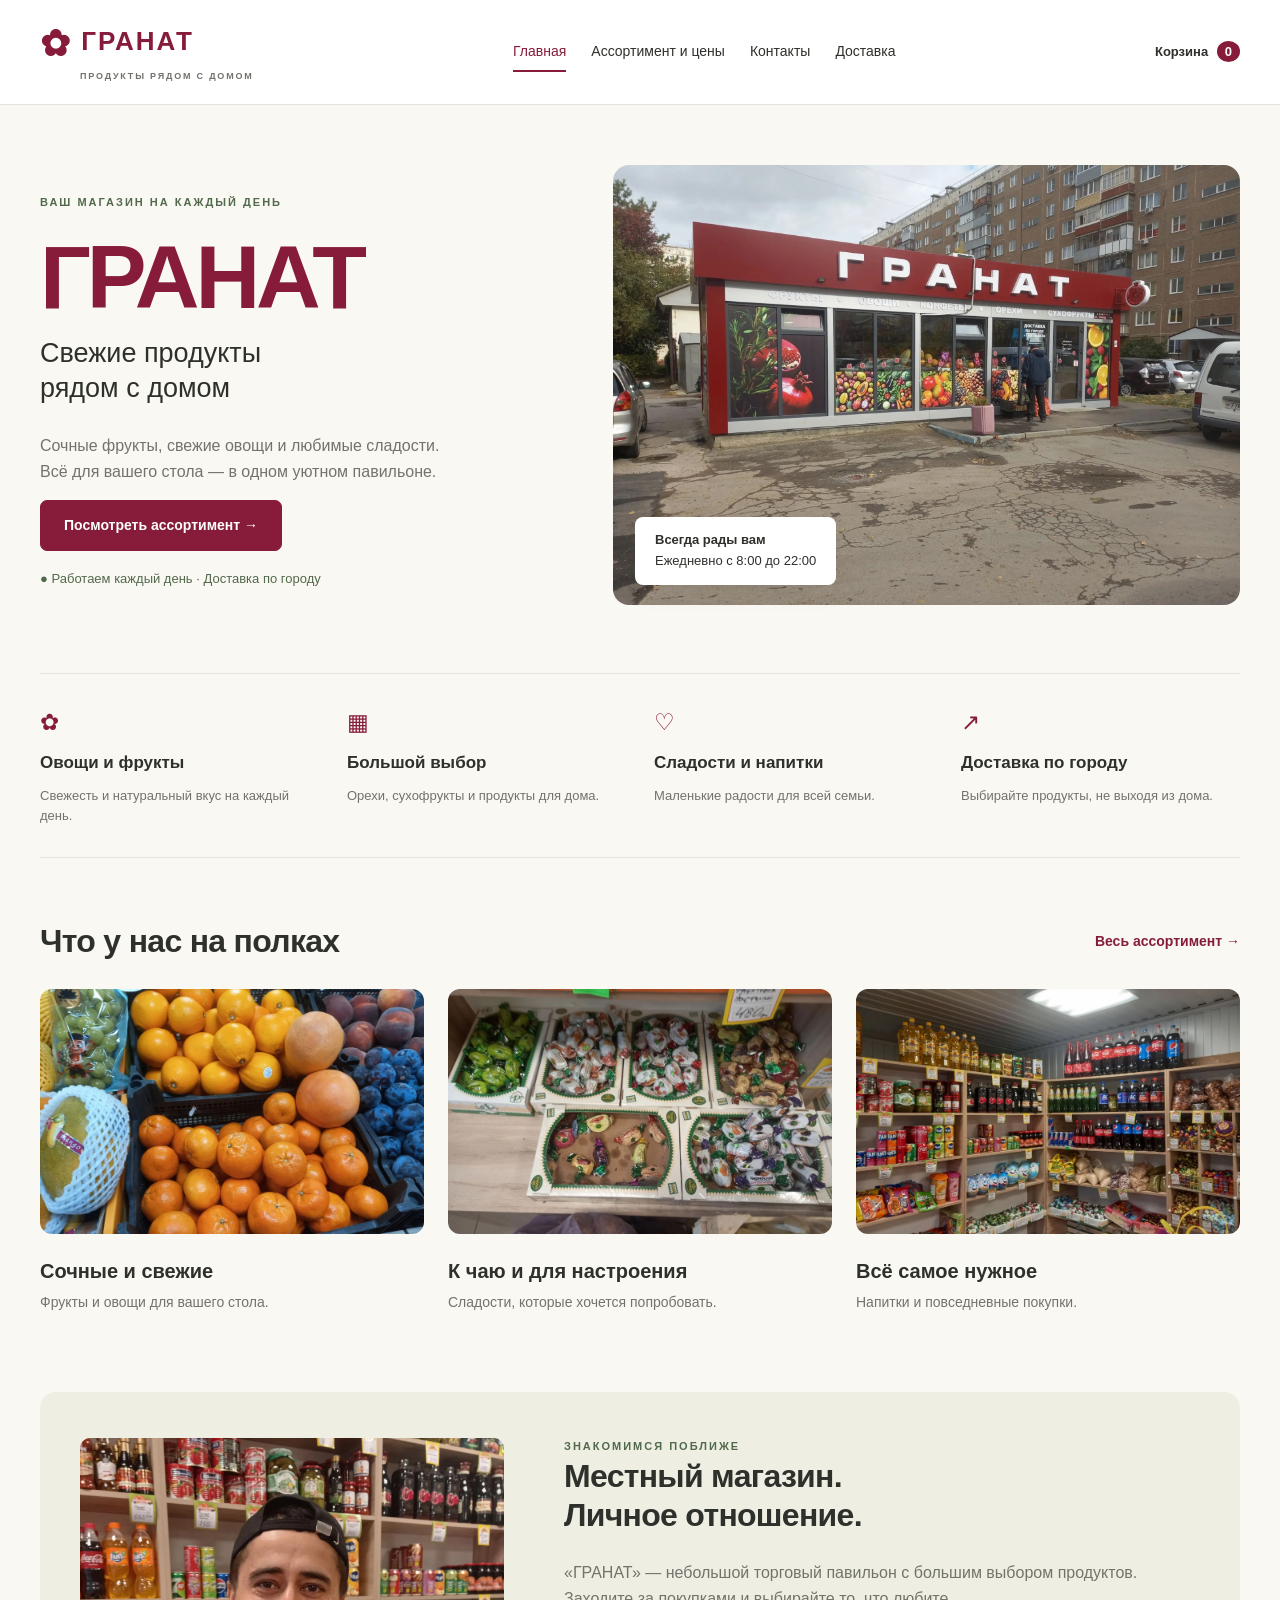
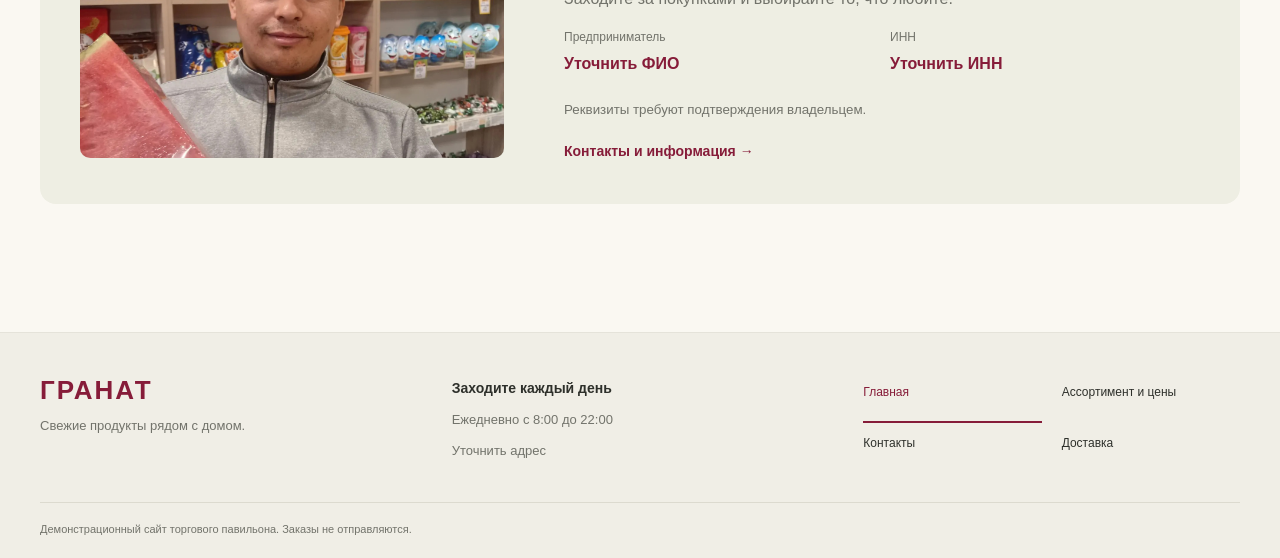
==== index.html @ 711b8805 "Добавить демонстрационный сайт павильона ГРАНАТ" ====
<!doctype html>
<html lang="ru"><head><meta charset="utf-8"><meta name="viewport" content="width=device-width, initial-scale=1"><meta name="description" content="Торговый павильон ГРАНАТ: свежие продукты, ассортимент и доставка по городу. Демонстрационный сайт."><title>ГРАНАТ — свежие продукты рядом с домом</title><link rel="icon" href="images/granat-icon.svg" type="image/svg+xml"><link rel="stylesheet" href="css/styles.css"><script defer src="js/data.js"></script><script defer src="js/app.js"></script></head><body data-page="home"><a class="skip" href="#main">Перейти к содержимому</a><header></header><main id="main"><div class="wrap"><section class="hero"><div><span class="eyebrow">Ваш магазин на каждый день</span><h1>ГРАНАТ</h1><p class="subtitle">Свежие продукты<br>рядом с домом</p><p class="intro">Сочные фрукты, свежие овощи и любимые сладости. Всё для вашего стола — в одном уютном павильоне.</p><a class="button" href="assortment.html">Посмотреть ассортимент <span aria-hidden="true">&nbsp;→</span></a><p class="delivery-note">● Работаем каждый день · Доставка по городу</p></div><div class="hero-photo"><img src="images/павильон.jpg" alt="Фасад торгового павильона ГРАНАТ с бордовой вывеской"><div class="photo-note"><strong>Всегда рады вам</strong><span data-info="hours"></span></div></div></section><section class="benefits" aria-label="Преимущества магазина"><div><span aria-hidden="true">✿</span><h3>Овощи и фрукты</h3><p>Свежесть и натуральный вкус на каждый день.</p></div><div><span aria-hidden="true">▦</span><h3>Большой выбор</h3><p>Орехи, сухофрукты и продукты для дома.</p></div><div><span aria-hidden="true">♡</span><h3>Сладости и напитки</h3><p>Маленькие радости для всей семьи.</p></div><div><span aria-hidden="true">↗</span><h3>Доставка по городу</h3><p>Выбирайте продукты, не выходя из дома.</p></div></section><section class="section"><div class="section-heading"><h2>Что у нас на полках</h2><a class="text-link" href="assortment.html">Весь ассортимент →</a></div><div class="teasers"><a class="teaser" href="assortment.html"><img src="images/цитрусовые.jpg" alt="Цитрусовые и свежие фрукты в магазине" loading="lazy"><div><h3>Сочные и свежие</h3><p>Фрукты и овощи для вашего стола.</p></div></a><a class="teaser" href="assortment.html"><img src="images/конфеты.jpg" alt="Ассортимент развесных конфет" loading="lazy"><div><h3>К чаю и для настроения</h3><p>Сладости, которые хочется попробовать.</p></div></a><a class="teaser" href="assortment.html"><img src="images/полки.png" alt="Полки с напитками и другими продуктами" loading="lazy"><div><h3>Всё самое нужное</h3><p>Напитки и повседневные покупки.</p></div></a></div></section><section class="about"><img src="images/хозяин.jpg" alt="Портрет из материалов павильона ГРАНАТ" loading="lazy"><div><span class="eyebrow">Знакомимся поближе</span><h2>Местный магазин.<br>Личное отношение.</h2><p>«ГРАНАТ» — небольшой торговый павильон с большим выбором продуктов. Заходите за покупками и выбирайте то, что любите.</p><dl class="details"><div><dt>Предприниматель</dt><dd data-info="owner"></dd></div><div><dt>ИНН</dt><dd data-info="inn"></dd></div></dl><p><small>Реквизиты требуют подтверждения владельцем.</small></p><a href="contacts.html" class="text-link">Контакты и информация →</a></div></section><div class="section"></div></div></main><footer></footer></body></html>
---- css/styles.css ----
:root{--wine:#861c39;--wine-dark:#591326;--ink:#2e302b;--muted:#72736b;--cream:#faf8f2;--line:#e5e3da;--green:#52694c}*{box-sizing:border-box}html{scroll-behavior:smooth}body{margin:0;color:var(--ink);background:var(--cream);font-family:Arial,Helvetica,sans-serif;line-height:1.6}a{color:inherit;text-decoration:none}button,input,textarea{font:inherit}button,a,input,textarea{touch-action:manipulation}button{cursor:pointer}a:focus-visible,button:focus-visible,input:focus-visible,textarea:focus-visible{outline:3px solid var(--green);outline-offset:4px}.wrap{width:min(1200px,calc(100% - 64px));margin:auto}.skip{position:absolute;left:16px;top:-100px;background:white;padding:12px;z-index:10}.skip:focus{top:8px}header{background:#fff;border-bottom:1px solid var(--line)}.header-row{min-height:104px;display:flex;align-items:center;justify-content:space-between;gap:25px}.brand{font-size:26px;font-weight:800;letter-spacing:2px;color:var(--wine);line-height:1.2}.brand-mark{font-size:36px;vertical-align:middle}.brand-note{display:block;font-size:9px;letter-spacing:1.8px;margin:6px 0 0 40px;color:var(--muted)}nav{display:flex;gap:25px;font-size:14px}nav a{padding:8px 0}nav a:hover,nav a[aria-current]{color:var(--wine)}nav a[aria-current]{border-bottom:2px solid var(--wine)}.header-cart{font-size:13px;font-weight:bold}.header-cart span{background:var(--wine);color:white;border-radius:50%;padding:3px 8px;margin-left:5px}.eyebrow{font-size:11px;font-weight:bold;letter-spacing:2px;text-transform:uppercase;color:var(--green)}h1,h2,h3,p{margin-top:0}h1{font-size:clamp(36px,5vw,64px);line-height:1.08;letter-spacing:-2px;margin-bottom:22px}h2{font-size:32px;line-height:1.2;letter-spacing:-.7px}h3{font-size:20px}.hero{display:grid;grid-template-columns:.9fr 1.1fr;gap:60px;align-items:center;padding:60px 0}.hero h1{font-size:clamp(64px,7vw,104px);color:var(--wine);letter-spacing:-4px;margin:16px 0 10px}.hero .subtitle{font-size:27px;line-height:1.3;max-width:390px}.hero .intro{max-width:430px;color:var(--muted)}.button{display:inline-flex;justify-content:center;align-items:center;background:var(--wine);color:white;border:1px solid var(--wine);padding:14px 23px;border-radius:7px;font-size:14px;font-weight:bold;line-height:1.5}.button:hover{background:var(--wine-dark)}.hero-photo{position:relative}.hero-photo>img{width:100%;height:440px;object-fit:cover;border-radius:16px}.photo-note{position:absolute;left:22px;bottom:28px;background:white;padding:13px 20px;border-radius:8px;font-size:13px;box-shadow:0 8px 25px #0001}.photo-note strong{display:block}.delivery-note{font-size:13px;color:var(--green);margin:18px 0 0}.benefits{border-top:1px solid var(--line);border-bottom:1px solid var(--line);display:grid;grid-template-columns:repeat(4,1fr);padding:30px 0;gap:28px}.benefits span{font-size:23px;color:var(--wine)}.benefits h3{font-size:17px;margin:9px 0}.benefits p{font-size:13px;color:var(--muted);margin:0}.section{padding:64px 0}.section-heading{display:flex;justify-content:space-between;align-items:center;gap:20px;margin-bottom:28px}.section-heading h2{margin-bottom:0}.text-link{color:var(--wine);font-size:14px;font-weight:bold}.teasers{display:grid;grid-template-columns:repeat(3,1fr);gap:24px}.teaser img{width:100%;height:245px;object-fit:cover;border-radius:12px}.teaser h3{margin:14px 0 4px}.teaser p{color:var(--muted);font-size:14px}.about{display:grid;grid-template-columns:.8fr 1.2fr;gap:60px;align-items:center;background:#eeeee3;padding:40px;border-radius:16px}.about img{width:100%;height:320px;object-fit:cover;object-position:center 30%;border-radius:10px}.about p{color:var(--muted)}.details{display:grid;grid-template-columns:1fr 1fr;gap:16px}.details dt{font-size:12px;color:var(--muted)}.details dd{margin:4px 0;color:var(--wine);font-weight:bold}.page-heading{padding:50px 0 25px}.page-heading h1{margin:12px 0 18px}.page-heading p{max-width:730px;color:var(--muted)}.notice{background:#f2e8e7;border-left:3px solid var(--wine);padding:15px 20px;color:#64313b;font-size:13px;border-radius:0 6px 6px 0;margin-bottom:25px}.filters{display:flex;flex-wrap:wrap;gap:9px;margin-bottom:28px}.filter{border:1px solid var(--line);border-radius:25px;background:white;color:var(--ink);padding:9px 17px;font-size:13px}.filter.active{background:var(--wine);border-color:var(--wine);color:white}.catalog{display:grid;grid-template-columns:repeat(4,1fr);gap:22px;padding-bottom:60px}.product{background:white;border:1px solid var(--line);border-radius:12px;overflow:hidden}.product img{width:100%;height:190px;object-fit:cover;display:block}.product-body{padding:20px}.product .eyebrow{font-size:9px;letter-spacing:1px}.product h2{font-size:19px;margin:7px 0 12px;letter-spacing:0}.product small{font-size:11px;color:var(--muted);display:block}.product-price{margin:13px 0;font-size:19px}.product-price span{font-size:13px;color:var(--muted)}.product .button{width:100%;font-size:12px;padding:11px 6px}.contact-grid{display:grid;grid-template-columns:1fr 1fr;gap:50px;align-items:start}.contact-photo{width:100%;height:420px;object-fit:cover;border-radius:14px}.contact-details{display:grid;gap:22px}.contact-details h2{font-size:18px;margin-bottom:6px}.contact-details p{margin:0}.placeholder{color:var(--wine);font-weight:bold}.map{margin-top:35px;padding:45px;text-align:center;border:1px dashed #a7b29f;border-radius:14px;background:repeating-linear-gradient(35deg,#eef0e7,#eef0e7 32px,#e4e8dc 33px,#e4e8dc 35px)}.map h2{font-size:24px}.map p{margin:5px}.map small{color:var(--muted)}.delivery-layout{display:grid;grid-template-columns:minmax(0,1fr) 360px;gap:30px;align-items:start}.delivery-layout .catalog{grid-template-columns:repeat(2,1fr)}.basket{background:white;border:1px solid var(--line);border-radius:12px;padding:24px;margin-bottom:50px}.basket h2{font-size:25px}.cart-item{display:grid;grid-template-columns:1fr auto;gap:10px;border-bottom:1px solid var(--line);padding:15px 0;font-size:13px}.cart-item small{display:block;color:var(--muted)}.quantity{display:flex;align-items:center;gap:8px}.quantity button{background:var(--cream);border:1px solid var(--line);border-radius:5px;width:29px;height:29px}.remove{border:0;background:none;color:var(--wine);font-size:11px;text-decoration:underline;text-align:right}.empty-cart{font-size:14px;color:var(--muted);padding:20px 0}.cart-summary{display:flex;justify-content:space-between;align-items:center;margin:20px 0}.cart-summary strong{font-size:25px;color:var(--wine)}.basket label{display:block;font-size:13px;font-weight:bold;margin:13px 0 6px}.basket input,.basket textarea{width:100%;border:1px solid #cccac0;background:var(--cream);padding:10px;border-radius:6px}.basket textarea{resize:vertical;min-height:90px}.basket .button{width:100%;margin-top:18px}.form-message{font-size:13px;color:var(--wine);margin-top:14px}.form-message.success{background:#eef4e8;color:#354c2d;padding:14px;border-radius:6px}.form-help{font-size:11px;color:var(--muted);margin:12px 0 0}.sr-only{position:absolute;width:1px;height:1px;overflow:hidden;clip-path:inset(50%)}footer{background:#f0eee6;border-top:1px solid var(--line);padding:42px 0 20px}.footer-grid{display:grid;grid-template-columns:1fr 1fr 1fr;gap:35px}.footer-grid p{font-size:13px;color:var(--muted);margin:10px 0}.footer-grid strong{font-size:14px}.footer-grid nav{display:grid;grid-template-columns:1fr 1fr;gap:3px 20px;font-size:12px}.footer-bottom{border-top:1px solid #dcdacf;margin-top:30px;padding-top:18px;font-size:11px;color:var(--muted)}@media(max-width:1000px){.header-row{flex-wrap:wrap;padding:20px 0;gap:16px}header nav{order:3;width:100%;justify-content:center}.hero{gap:30px}.hero-photo>img{height:380px}.catalog{grid-template-columns:repeat(3,1fr)}.delivery-layout{grid-template-columns:minmax(0,1fr) 320px}.about{gap:30px}}@media(max-width:700px){.wrap{width:calc(100% - 32px)}.brand{font-size:22px}.brand-note{font-size:8px}header nav{gap:15px;font-size:11px;justify-content:space-between}.hero{grid-template-columns:1fr;padding:35px 0;gap:28px}.hero h1{font-size:76px}.hero .subtitle{font-size:25px}.hero-photo>img{height:300px}.benefits{grid-template-columns:1fr 1fr;gap:25px}.section{padding:40px 0}.section-heading h2{font-size:25px}.teasers{grid-template-columns:1fr;gap:15px}.teaser{display:grid;grid-template-columns:115px 1fr;gap:15px}.teaser img{height:110px}.teaser h3{margin-top:7px}.about{grid-template-columns:1fr;padding:22px;gap:25px}.about img{height:300px}.catalog{grid-template-columns:repeat(2,minmax(0,1fr));gap:12px}.product img{height:150px}.product-body{padding:13px}.product h2{font-size:16px}.product-price{font-size:17px}.page-heading{padding-top:30px}.page-heading h1{font-size:36px;letter-spacing:-1px}.contact-grid,.delivery-layout{grid-template-columns:1fr;gap:24px}.contact-photo{height:300px}.delivery-layout .catalog{padding-bottom:0}.basket{padding:20px}.footer-grid{grid-template-columns:1fr;gap:22px}.footer-grid nav{max-width:330px}.map{padding:30px 15px}.filters{gap:7px}.filter{font-size:12px;padding:8px 12px}}@media(prefers-reduced-motion:reduce){html{scroll-behavior:auto}}
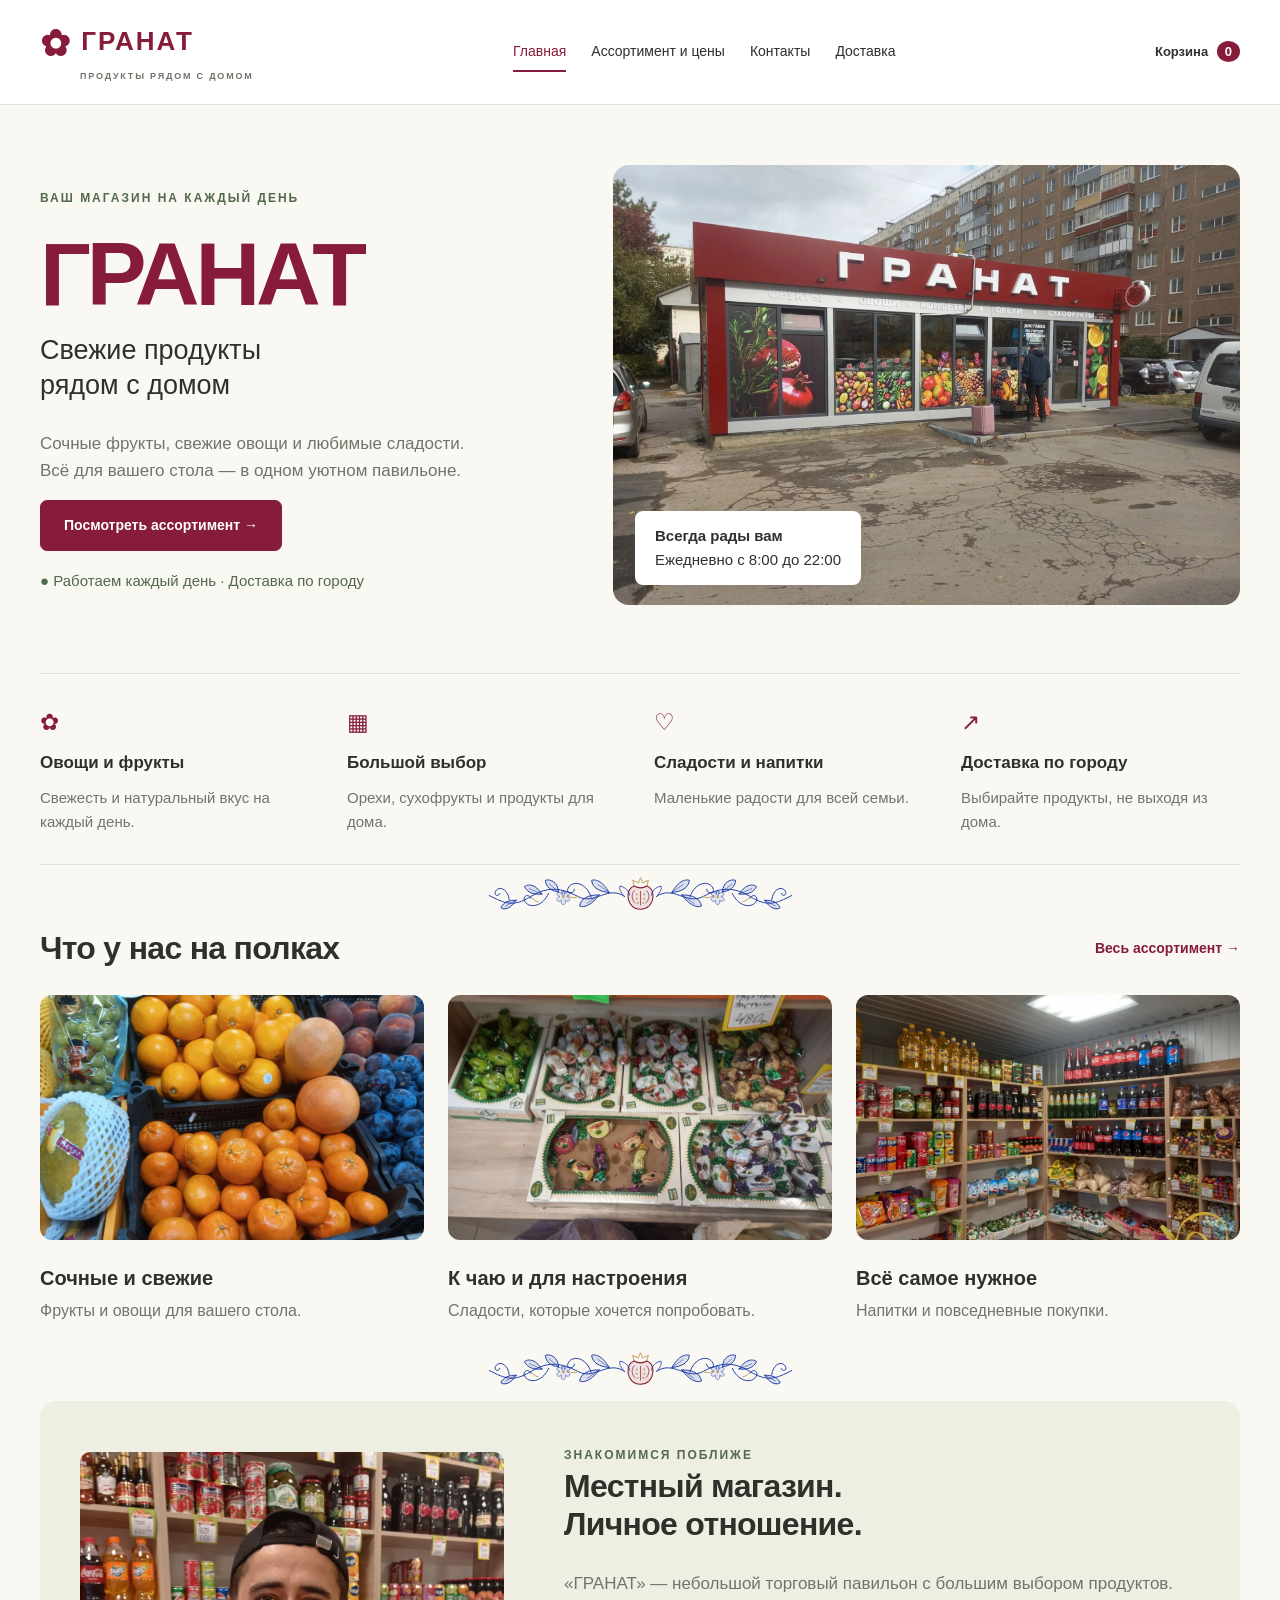
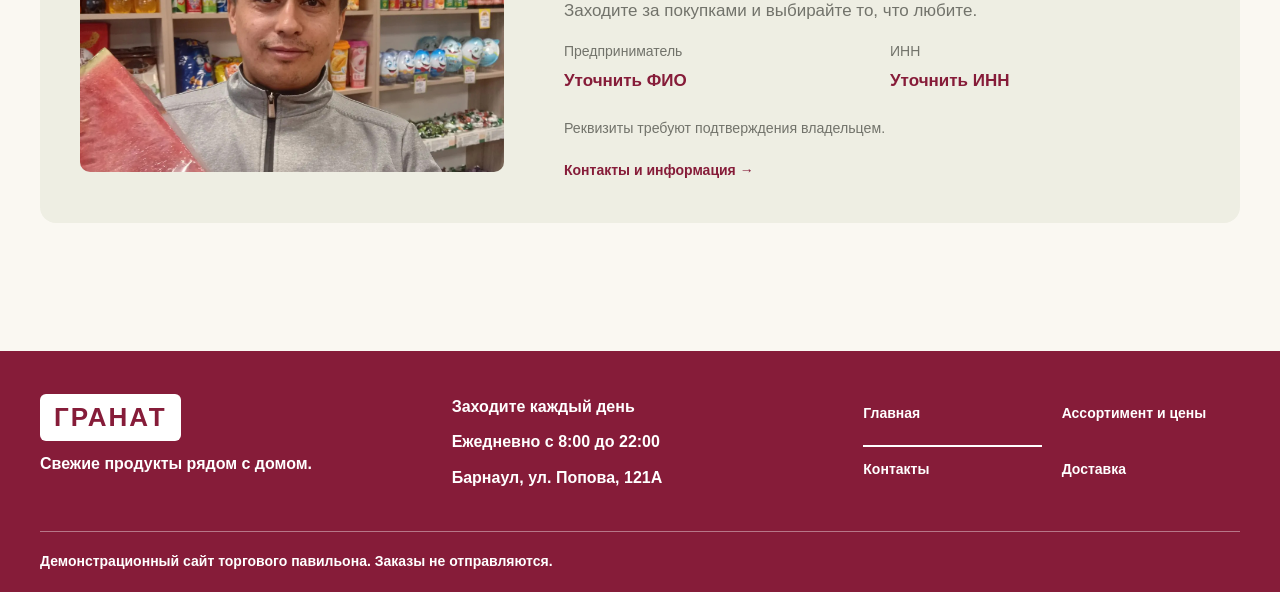
==== commit 40e937c3: "Добавить пробный растительный восточный орнамент на главную" ====
--- a/index.html
+++ b/index.html
@@ -1,2 +1,2 @@
 <!doctype html>
-<html lang="ru"><head><meta charset="utf-8"><meta name="viewport" content="width=device-width, initial-scale=1"><meta name="description" content="Торговый павильон ГРАНАТ: свежие продукты, ассортимент и доставка по городу. Демонстрационный сайт."><title>ГРАНАТ — свежие продукты рядом с домом</title><link rel="icon" href="images/granat-icon.svg" type="image/svg+xml"><link rel="stylesheet" href="css/styles.css"><script defer src="js/data.js"></script><script defer src="js/app.js"></script></head><body data-page="home"><a class="skip" href="#main">Перейти к содержимому</a><header></header><main id="main"><div class="wrap"><section class="hero"><div><span class="eyebrow">Ваш магазин на каждый день</span><h1>ГРАНАТ</h1><p class="subtitle">Свежие продукты<br>рядом с домом</p><p class="intro">Сочные фрукты, свежие овощи и любимые сладости. Всё для вашего стола — в одном уютном павильоне.</p><a class="button" href="assortment.html">Посмотреть ассортимент <span aria-hidden="true">&nbsp;→</span></a><p class="delivery-note">● Работаем каждый день · Доставка по городу</p></div><div class="hero-photo"><img src="images/павильон.jpg" alt="Фасад торгового павильона ГРАНАТ с бордовой вывеской"><div class="photo-note"><strong>Всегда рады вам</strong><span data-info="hours"></span></div></div></section><section class="benefits" aria-label="Преимущества магазина"><div><span aria-hidden="true">✿</span><h3>Овощи и фрукты</h3><p>Свежесть и натуральный вкус на каждый день.</p></div><div><span aria-hidden="true">▦</span><h3>Большой выбор</h3><p>Орехи, сухофрукты и продукты для дома.</p></div><div><span aria-hidden="true">♡</span><h3>Сладости и напитки</h3><p>Маленькие радости для всей семьи.</p></div><div><span aria-hidden="true">↗</span><h3>Доставка по городу</h3><p>Выбирайте продукты, не выходя из дома.</p></div></section><section class="section"><div class="section-heading"><h2>Что у нас на полках</h2><a class="text-link" href="assortment.html">Весь ассортимент →</a></div><div class="teasers"><a class="teaser" href="assortment.html"><img src="images/цитрусовые.jpg" alt="Цитрусовые и свежие фрукты в магазине" loading="lazy"><div><h3>Сочные и свежие</h3><p>Фрукты и овощи для вашего стола.</p></div></a><a class="teaser" href="assortment.html"><img src="images/конфеты.jpg" alt="Ассортимент развесных конфет" loading="lazy"><div><h3>К чаю и для настроения</h3><p>Сладости, которые хочется попробовать.</p></div></a><a class="teaser" href="assortment.html"><img src="images/полки.png" alt="Полки с напитками и другими продуктами" loading="lazy"><div><h3>Всё самое нужное</h3><p>Напитки и повседневные покупки.</p></div></a></div></section><section class="about"><img src="images/хозяин.jpg" alt="Портрет из материалов павильона ГРАНАТ" loading="lazy"><div><span class="eyebrow">Знакомимся поближе</span><h2>Местный магазин.<br>Личное отношение.</h2><p>«ГРАНАТ» — небольшой торговый павильон с большим выбором продуктов. Заходите за покупками и выбирайте то, что любите.</p><dl class="details"><div><dt>Предприниматель</dt><dd data-info="owner"></dd></div><div><dt>ИНН</dt><dd data-info="inn"></dd></div></dl><p><small>Реквизиты требуют подтверждения владельцем.</small></p><a href="contacts.html" class="text-link">Контакты и информация →</a></div></section><div class="section"></div></div></main><footer></footer></body></html>+<html lang="ru"><head><meta charset="utf-8"><meta name="viewport" content="width=device-width, initial-scale=1"><meta name="description" content="Торговый павильон ГРАНАТ: свежие продукты, ассортимент и доставка по городу. Демонстрационный сайт."><title>ГРАНАТ — свежие продукты рядом с домом</title><link rel="icon" href="images/granat-icon.svg" type="image/svg+xml"><link rel="stylesheet" href="css/styles.css"><link rel="stylesheet" href="css/home-ornament.css"><script defer src="js/data.js"></script><script defer src="js/app.js"></script></head><body data-page="home"><a class="skip" href="#main">Перейти к содержимому</a><header></header><main id="main"><div class="wrap"><section class="hero"><div><span class="eyebrow">Ваш магазин на каждый день</span><h1>ГРАНАТ</h1><p class="subtitle">Свежие продукты<br>рядом с домом</p><p class="intro">Сочные фрукты, свежие овощи и любимые сладости. Всё для вашего стола — в одном уютном павильоне.</p><a class="button" href="assortment.html">Посмотреть ассортимент <span aria-hidden="true">&nbsp;→</span></a><p class="delivery-note">● Работаем каждый день · Доставка по городу</p></div><div class="hero-photo"><img src="images/павильон.jpg" alt="Фасад торгового павильона ГРАНАТ с бордовой вывеской"><div class="photo-note"><strong>Всегда рады вам</strong><span data-info="hours"></span></div></div></section><section class="benefits" aria-label="Преимущества магазина"><div><span aria-hidden="true">✿</span><h3>Овощи и фрукты</h3><p>Свежесть и натуральный вкус на каждый день.</p></div><div><span aria-hidden="true">▦</span><h3>Большой выбор</h3><p>Орехи, сухофрукты и продукты для дома.</p></div><div><span aria-hidden="true">♡</span><h3>Сладости и напитки</h3><p>Маленькие радости для всей семьи.</p></div><div><span aria-hidden="true">↗</span><h3>Доставка по городу</h3><p>Выбирайте продукты, не выходя из дома.</p></div></section><section class="section"><div class="section-heading"><h2>Что у нас на полках</h2><a class="text-link" href="assortment.html">Весь ассортимент →</a></div><div class="teasers"><a class="teaser" href="assortment.html"><img src="images/цитрусовые.jpg" alt="Цитрусовые и свежие фрукты в магазине" loading="lazy"><div><h3>Сочные и свежие</h3><p>Фрукты и овощи для вашего стола.</p></div></a><a class="teaser" href="assortment.html"><img src="images/конфеты.jpg" alt="Ассортимент развесных конфет" loading="lazy"><div><h3>К чаю и для настроения</h3><p>Сладости, которые хочется попробовать.</p></div></a><a class="teaser" href="assortment.html"><img src="images/полки.png" alt="Полки с напитками и другими продуктами" loading="lazy"><div><h3>Всё самое нужное</h3><p>Напитки и повседневные покупки.</p></div></a></div></section><section class="about"><img src="images/хозяин.jpg" alt="Портрет из материалов павильона ГРАНАТ" loading="lazy"><div><span class="eyebrow">Знакомимся поближе</span><h2>Местный магазин.<br>Личное отношение.</h2><p>«ГРАНАТ» — небольшой торговый павильон с большим выбором продуктов. Заходите за покупками и выбирайте то, что любите.</p><dl class="details"><div><dt>Предприниматель</dt><dd data-info="owner"></dd></div><div><dt>ИНН</dt><dd data-info="inn"></dd></div></dl><p><small>Реквизиты требуют подтверждения владельцем.</small></p><a href="contacts.html" class="text-link">Контакты и информация →</a></div></section><div class="section"></div></div></main><footer></footer></body></html>
--- a/css/styles.css
+++ b/css/styles.css
@@ -1 +1,21 @@
-:root{--wine:#861c39;--wine-dark:#591326;--ink:#2e302b;--muted:#72736b;--cream:#faf8f2;--line:#e5e3da;--green:#52694c}*{box-sizing:border-box}html{scroll-behavior:smooth}body{margin:0;color:var(--ink);background:var(--cream);font-family:Arial,Helvetica,sans-serif;line-height:1.6}a{color:inherit;text-decoration:none}button,input,textarea{font:inherit}button,a,input,textarea{touch-action:manipulation}button{cursor:pointer}a:focus-visible,button:focus-visible,input:focus-visible,textarea:focus-visible{outline:3px solid var(--green);outline-offset:4px}.wrap{width:min(1200px,calc(100% - 64px));margin:auto}.skip{position:absolute;left:16px;top:-100px;background:white;padding:12px;z-index:10}.skip:focus{top:8px}header{background:#fff;border-bottom:1px solid var(--line)}.header-row{min-height:104px;display:flex;align-items:center;justify-content:space-between;gap:25px}.brand{font-size:26px;font-weight:800;letter-spacing:2px;color:var(--wine);line-height:1.2}.brand-mark{font-size:36px;vertical-align:middle}.brand-note{display:block;font-size:9px;letter-spacing:1.8px;margin:6px 0 0 40px;color:var(--muted)}nav{display:flex;gap:25px;font-size:14px}nav a{padding:8px 0}nav a:hover,nav a[aria-current]{color:var(--wine)}nav a[aria-current]{border-bottom:2px solid var(--wine)}.header-cart{font-size:13px;font-weight:bold}.header-cart span{background:var(--wine);color:white;border-radius:50%;padding:3px 8px;margin-left:5px}.eyebrow{font-size:11px;font-weight:bold;letter-spacing:2px;text-transform:uppercase;color:var(--green)}h1,h2,h3,p{margin-top:0}h1{font-size:clamp(36px,5vw,64px);line-height:1.08;letter-spacing:-2px;margin-bottom:22px}h2{font-size:32px;line-height:1.2;letter-spacing:-.7px}h3{font-size:20px}.hero{display:grid;grid-template-columns:.9fr 1.1fr;gap:60px;align-items:center;padding:60px 0}.hero h1{font-size:clamp(64px,7vw,104px);color:var(--wine);letter-spacing:-4px;margin:16px 0 10px}.hero .subtitle{font-size:27px;line-height:1.3;max-width:390px}.hero .intro{max-width:430px;color:var(--muted)}.button{display:inline-flex;justify-content:center;align-items:center;background:var(--wine);color:white;border:1px solid var(--wine);padding:14px 23px;border-radius:7px;font-size:14px;font-weight:bold;line-height:1.5}.button:hover{background:var(--wine-dark)}.hero-photo{position:relative}.hero-photo>img{width:100%;height:440px;object-fit:cover;border-radius:16px}.photo-note{position:absolute;left:22px;bottom:28px;background:white;padding:13px 20px;border-radius:8px;font-size:13px;box-shadow:0 8px 25px #0001}.photo-note strong{display:block}.delivery-note{font-size:13px;color:var(--green);margin:18px 0 0}.benefits{border-top:1px solid var(--line);border-bottom:1px solid var(--line);display:grid;grid-template-columns:repeat(4,1fr);padding:30px 0;gap:28px}.benefits span{font-size:23px;color:var(--wine)}.benefits h3{font-size:17px;margin:9px 0}.benefits p{font-size:13px;color:var(--muted);margin:0}.section{padding:64px 0}.section-heading{display:flex;justify-content:space-between;align-items:center;gap:20px;margin-bottom:28px}.section-heading h2{margin-bottom:0}.text-link{color:var(--wine);font-size:14px;font-weight:bold}.teasers{display:grid;grid-template-columns:repeat(3,1fr);gap:24px}.teaser img{width:100%;height:245px;object-fit:cover;border-radius:12px}.teaser h3{margin:14px 0 4px}.teaser p{color:var(--muted);font-size:14px}.about{display:grid;grid-template-columns:.8fr 1.2fr;gap:60px;align-items:center;background:#eeeee3;padding:40px;border-radius:16px}.about img{width:100%;height:320px;object-fit:cover;object-position:center 30%;border-radius:10px}.about p{color:var(--muted)}.details{display:grid;grid-template-columns:1fr 1fr;gap:16px}.details dt{font-size:12px;color:var(--muted)}.details dd{margin:4px 0;color:var(--wine);font-weight:bold}.page-heading{padding:50px 0 25px}.page-heading h1{margin:12px 0 18px}.page-heading p{max-width:730px;color:var(--muted)}.notice{background:#f2e8e7;border-left:3px solid var(--wine);padding:15px 20px;color:#64313b;font-size:13px;border-radius:0 6px 6px 0;margin-bottom:25px}.filters{display:flex;flex-wrap:wrap;gap:9px;margin-bottom:28px}.filter{border:1px solid var(--line);border-radius:25px;background:white;color:var(--ink);padding:9px 17px;font-size:13px}.filter.active{background:var(--wine);border-color:var(--wine);color:white}.catalog{display:grid;grid-template-columns:repeat(4,1fr);gap:22px;padding-bottom:60px}.product{background:white;border:1px solid var(--line);border-radius:12px;overflow:hidden}.product img{width:100%;height:190px;object-fit:cover;display:block}.product-body{padding:20px}.product .eyebrow{font-size:9px;letter-spacing:1px}.product h2{font-size:19px;margin:7px 0 12px;letter-spacing:0}.product small{font-size:11px;color:var(--muted);display:block}.product-price{margin:13px 0;font-size:19px}.product-price span{font-size:13px;color:var(--muted)}.product .button{width:100%;font-size:12px;padding:11px 6px}.contact-grid{display:grid;grid-template-columns:1fr 1fr;gap:50px;align-items:start}.contact-photo{width:100%;height:420px;object-fit:cover;border-radius:14px}.contact-details{display:grid;gap:22px}.contact-details h2{font-size:18px;margin-bottom:6px}.contact-details p{margin:0}.placeholder{color:var(--wine);font-weight:bold}.map{margin-top:35px;padding:45px;text-align:center;border:1px dashed #a7b29f;border-radius:14px;background:repeating-linear-gradient(35deg,#eef0e7,#eef0e7 32px,#e4e8dc 33px,#e4e8dc 35px)}.map h2{font-size:24px}.map p{margin:5px}.map small{color:var(--muted)}.delivery-layout{display:grid;grid-template-columns:minmax(0,1fr) 360px;gap:30px;align-items:start}.delivery-layout .catalog{grid-template-columns:repeat(2,1fr)}.basket{background:white;border:1px solid var(--line);border-radius:12px;padding:24px;margin-bottom:50px}.basket h2{font-size:25px}.cart-item{display:grid;grid-template-columns:1fr auto;gap:10px;border-bottom:1px solid var(--line);padding:15px 0;font-size:13px}.cart-item small{display:block;color:var(--muted)}.quantity{display:flex;align-items:center;gap:8px}.quantity button{background:var(--cream);border:1px solid var(--line);border-radius:5px;width:29px;height:29px}.remove{border:0;background:none;color:var(--wine);font-size:11px;text-decoration:underline;text-align:right}.empty-cart{font-size:14px;color:var(--muted);padding:20px 0}.cart-summary{display:flex;justify-content:space-between;align-items:center;margin:20px 0}.cart-summary strong{font-size:25px;color:var(--wine)}.basket label{display:block;font-size:13px;font-weight:bold;margin:13px 0 6px}.basket input,.basket textarea{width:100%;border:1px solid #cccac0;background:var(--cream);padding:10px;border-radius:6px}.basket textarea{resize:vertical;min-height:90px}.basket .button{width:100%;margin-top:18px}.form-message{font-size:13px;color:var(--wine);margin-top:14px}.form-message.success{background:#eef4e8;color:#354c2d;padding:14px;border-radius:6px}.form-help{font-size:11px;color:var(--muted);margin:12px 0 0}.sr-only{position:absolute;width:1px;height:1px;overflow:hidden;clip-path:inset(50%)}footer{background:#f0eee6;border-top:1px solid var(--line);padding:42px 0 20px}.footer-grid{display:grid;grid-template-columns:1fr 1fr 1fr;gap:35px}.footer-grid p{font-size:13px;color:var(--muted);margin:10px 0}.footer-grid strong{font-size:14px}.footer-grid nav{display:grid;grid-template-columns:1fr 1fr;gap:3px 20px;font-size:12px}.footer-bottom{border-top:1px solid #dcdacf;margin-top:30px;padding-top:18px;font-size:11px;color:var(--muted)}@media(max-width:1000px){.header-row{flex-wrap:wrap;padding:20px 0;gap:16px}header nav{order:3;width:100%;justify-content:center}.hero{gap:30px}.hero-photo>img{height:380px}.catalog{grid-template-columns:repeat(3,1fr)}.delivery-layout{grid-template-columns:minmax(0,1fr) 320px}.about{gap:30px}}@media(max-width:700px){.wrap{width:calc(100% - 32px)}.brand{font-size:22px}.brand-note{font-size:8px}header nav{gap:15px;font-size:11px;justify-content:space-between}.hero{grid-template-columns:1fr;padding:35px 0;gap:28px}.hero h1{font-size:76px}.hero .subtitle{font-size:25px}.hero-photo>img{height:300px}.benefits{grid-template-columns:1fr 1fr;gap:25px}.section{padding:40px 0}.section-heading h2{font-size:25px}.teasers{grid-template-columns:1fr;gap:15px}.teaser{display:grid;grid-template-columns:115px 1fr;gap:15px}.teaser img{height:110px}.teaser h3{margin-top:7px}.about{grid-template-columns:1fr;padding:22px;gap:25px}.about img{height:300px}.catalog{grid-template-columns:repeat(2,minmax(0,1fr));gap:12px}.product img{height:150px}.product-body{padding:13px}.product h2{font-size:16px}.product-price{font-size:17px}.page-heading{padding-top:30px}.page-heading h1{font-size:36px;letter-spacing:-1px}.contact-grid,.delivery-layout{grid-template-columns:1fr;gap:24px}.contact-photo{height:300px}.delivery-layout .catalog{padding-bottom:0}.basket{padding:20px}.footer-grid{grid-template-columns:1fr;gap:22px}.footer-grid nav{max-width:330px}.map{padding:30px 15px}.filters{gap:7px}.filter{font-size:12px;padding:8px 12px}}@media(prefers-reduced-motion:reduce){html{scroll-behavior:auto}}
+:root{--wine:#861c39;--wine-dark:#591326;--ink:#2e302b;--muted:#72736b;--cream:#faf8f2;--line:#e5e3da;--green:#52694c}*{box-sizing:border-box}html{scroll-behavior:smooth}body{margin:0;color:var(--ink);background:var(--cream);font-family:Arial,Helvetica,sans-serif;line-height:1.6}a{color:inherit;text-decoration:none}button,input,textarea{font:inherit}button,a,input,textarea{touch-action:manipulation}button{cursor:pointer}a:focus-visible,button:focus-visible,input:focus-visible,textarea:focus-visible{outline:3px solid var(--green);outline-offset:4px}.wrap{width:min(1200px,calc(100% - 64px));margin:auto}.skip{position:absolute;left:16px;top:-100px;background:white;padding:12px;z-index:10}.skip:focus{top:8px}header{background:#fff;border-bottom:1px solid var(--line)}.header-row{min-height:104px;display:flex;align-items:center;justify-content:space-between;gap:25px}.brand{font-size:26px;font-weight:800;letter-spacing:2px;color:var(--wine);line-height:1.2}.brand-mark{font-size:36px;vertical-align:middle}.brand-note{display:block;font-size:9px;letter-spacing:1.8px;margin:6px 0 0 40px;color:var(--muted)}nav{display:flex;gap:25px;font-size:14px}nav a{padding:8px 0}nav a:hover,nav a[aria-current]{color:var(--wine)}nav a[aria-current]{border-bottom:2px solid var(--wine)}.header-cart{font-size:13px;font-weight:bold}.header-cart span{background:var(--wine);color:white;border-radius:50%;padding:3px 8px;margin-left:5px}.eyebrow{font-size:11px;font-weight:bold;letter-spacing:2px;text-transform:uppercase;color:var(--green)}h1,h2,h3,p{margin-top:0}h1{font-size:clamp(36px,5vw,64px);line-height:1.08;letter-spacing:-2px;margin-bottom:22px}h2{font-size:32px;line-height:1.2;letter-spacing:-.7px}h3{font-size:20px}.hero{display:grid;grid-template-columns:.9fr 1.1fr;gap:60px;align-items:center;padding:60px 0}.hero h1{font-size:clamp(64px,7vw,104px);color:var(--wine);letter-spacing:-4px;margin:16px 0 10px}.hero .subtitle{font-size:27px;line-height:1.3;max-width:390px}.hero .intro{max-width:430px;color:var(--muted)}.button{display:inline-flex;justify-content:center;align-items:center;background:var(--wine);color:white;border:1px solid var(--wine);padding:14px 23px;border-radius:7px;font-size:14px;font-weight:bold;line-height:1.5}.button:hover{background:var(--wine-dark)}.hero-photo{position:relative}.hero-photo>img{width:100%;height:440px;object-fit:cover;border-radius:16px}.photo-note{position:absolute;left:22px;bottom:28px;background:white;padding:13px 20px;border-radius:8px;font-size:13px;box-shadow:0 8px 25px #0001}.photo-note strong{display:block}.delivery-note{font-size:13px;color:var(--green);margin:18px 0 0}.benefits{border-top:1px solid var(--line);border-bottom:1px solid var(--line);display:grid;grid-template-columns:repeat(4,1fr);padding:30px 0;gap:28px}.benefits span{font-size:23px;color:var(--wine)}.benefits h3{font-size:17px;margin:9px 0}.benefits p{font-size:13px;color:var(--muted);margin:0}.section{padding:64px 0}.section-heading{display:flex;justify-content:space-between;align-items:center;gap:20px;margin-bottom:28px}.section-heading h2{margin-bottom:0}.text-link{color:var(--wine);font-size:14px;font-weight:bold}.teasers{display:grid;grid-template-columns:repeat(3,1fr);gap:24px}.teaser img{width:100%;height:245px;object-fit:cover;border-radius:12px}.teaser h3{margin:14px 0 4px}.teaser p{color:var(--muted);font-size:14px}.about{display:grid;grid-template-columns:.8fr 1.2fr;gap:60px;align-items:center;background:#eeeee3;padding:40px;border-radius:16px}.about img{width:100%;height:320px;object-fit:cover;object-position:center 30%;border-radius:10px}.about p{color:var(--muted)}.details{display:grid;grid-template-columns:1fr 1fr;gap:16px}.details dt{font-size:12px;color:var(--muted)}.details dd{margin:4px 0;color:var(--wine);font-weight:bold}.page-heading{padding:50px 0 25px}.page-heading h1{margin:12px 0 18px}.page-heading p{max-width:730px;color:var(--muted)}.notice{background:#f2e8e7;border-left:3px solid var(--wine);padding:15px 20px;color:#64313b;font-size:13px;border-radius:0 6px 6px 0;margin-bottom:25px}.filters{display:flex;flex-wrap:wrap;gap:9px;margin-bottom:28px}.filter{border:1px solid var(--line);border-radius:25px;background:white;color:var(--ink);padding:9px 17px;font-size:13px}.filter.active{background:var(--wine);border-color:var(--wine);color:white}.catalog{display:grid;grid-template-columns:repeat(4,1fr);gap:22px;padding-bottom:60px}.product{background:white;border:1px solid var(--line);border-radius:12px;overflow:hidden}.product img{width:100%;height:190px;object-fit:cover;display:block}.product-body{padding:20px}.product .eyebrow{font-size:9px;letter-spacing:1px}.product h2{font-size:19px;margin:7px 0 12px;letter-spacing:0}.product small{font-size:11px;color:var(--muted);display:block}.product-price{margin:13px 0;font-size:19px}.product-price span{font-size:13px;color:var(--muted)}.product .button{width:100%;font-size:12px;padding:11px 6px}.contact-grid{display:grid;grid-template-columns:1fr 1fr;gap:50px;align-items:start}.contact-photo{width:100%;height:420px;object-fit:cover;border-radius:14px}.contact-details{display:grid;gap:22px}.contact-details h2{font-size:18px;margin-bottom:6px}.contact-details p{margin:0}.placeholder{color:var(--wine);font-weight:bold}.map{margin-top:35px;padding:45px;text-align:center;border:1px dashed #a7b29f;border-radius:14px;background:repeating-linear-gradient(35deg,#eef0e7,#eef0e7 32px,#e4e8dc 33px,#e4e8dc 35px)}.map h2{font-size:24px}.map p{margin:5px}.map small{color:var(--muted)}.delivery-layout{display:grid;grid-template-columns:minmax(0,1fr) 360px;gap:30px;align-items:start}.delivery-layout .catalog{grid-template-columns:repeat(2,1fr)}.basket{background:white;border:1px solid var(--line);border-radius:12px;padding:24px;margin-bottom:50px}.basket h2{font-size:25px}.cart-item{display:grid;grid-template-columns:1fr auto;gap:10px;border-bottom:1px solid var(--line);padding:15px 0;font-size:13px}.cart-item small{display:block;color:var(--muted)}.quantity{display:flex;align-items:center;gap:8px}.quantity button{background:var(--cream);border:1px solid var(--line);border-radius:5px;width:29px;height:29px}.remove{border:0;background:none;color:var(--wine);font-size:11px;text-decoration:underline;text-align:right}.empty-cart{font-size:14px;color:var(--muted);padding:20px 0}.cart-summary{display:flex;justify-content:space-between;align-items:center;margin:20px 0}.cart-summary strong{font-size:25px;color:var(--wine)}.basket label{display:block;font-size:13px;font-weight:bold;margin:13px 0 6px}.basket input,.basket textarea{width:100%;border:1px solid #cccac0;background:var(--cream);padding:10px;border-radius:6px}.basket textarea{resize:vertical;min-height:90px}.basket .button{width:100%;margin-top:18px}.form-message{font-size:13px;color:var(--wine);margin-top:14px}.form-message.success{background:#eef4e8;color:#354c2d;padding:14px;border-radius:6px}.form-help{font-size:11px;color:var(--muted);margin:12px 0 0}.sr-only{position:absolute;width:1px;height:1px;overflow:hidden;clip-path:inset(50%)}footer{background:var(--wine);color:#fff;border-top:1px solid var(--wine);padding:42px 0 20px}footer .brand{display:inline-block;background:#fff;color:var(--wine);padding:8px 14px;border-radius:6px}footer nav a,footer nav a:hover,footer nav a[aria-current]{color:#fff}footer nav a:hover,footer nav a[aria-current]{border-bottom:2px solid #fff}footer a:focus-visible{outline-color:#fff}.footer-grid{display:grid;grid-template-columns:1fr 1fr 1fr;gap:35px}.footer-grid p{font-size:15px;font-weight:500;color:#fff;margin:10px 0}.footer-grid strong{font-size:16px}.footer-grid nav{display:grid;grid-template-columns:1fr 1fr;gap:3px 20px;font-size:14px;font-weight:600}.footer-bottom{border-top:1px solid #ffffff66;margin-top:30px;padding-top:18px;font-size:13px;font-weight:500;color:#fff}@media(max-width:1000px){.header-row{flex-wrap:wrap;padding:20px 0;gap:16px}header nav{order:3;width:100%;justify-content:center}.hero{gap:30px}.hero-photo>img{height:380px}.catalog{grid-template-columns:repeat(3,1fr)}.delivery-layout{grid-template-columns:minmax(0,1fr) 320px}.about{gap:30px}}@media(max-width:700px){.wrap{width:calc(100% - 32px)}.brand{font-size:22px}.brand-note{font-size:8px}header nav{gap:15px;font-size:11px;justify-content:space-between}.hero{grid-template-columns:1fr;padding:35px 0;gap:28px}.hero h1{font-size:76px}.hero .subtitle{font-size:25px}.hero-photo>img{height:300px}.benefits{grid-template-columns:1fr 1fr;gap:25px}.section{padding:40px 0}.section-heading h2{font-size:25px}.teasers{grid-template-columns:1fr;gap:15px}.teaser{display:grid;grid-template-columns:115px 1fr;gap:15px}.teaser img{height:110px}.teaser h3{margin-top:7px}.about{grid-template-columns:1fr;padding:22px;gap:25px}.about img{height:300px}.catalog{grid-template-columns:repeat(2,minmax(0,1fr));gap:12px}.product img{height:150px}.product-body{padding:13px}.product h2{font-size:16px}.product-price{font-size:17px}.page-heading{padding-top:30px}.page-heading h1{font-size:36px;letter-spacing:-1px}.contact-grid,.delivery-layout{grid-template-columns:1fr;gap:24px}.contact-photo{height:300px}.delivery-layout .catalog{padding-bottom:0}.basket{padding:20px}.footer-grid{grid-template-columns:1fr;gap:22px}.footer-grid nav{max-width:330px}.map{padding:30px 15px}.filters{gap:7px}.filter{font-size:12px;padding:8px 12px}}@media(prefers-reduced-motion:reduce){html{scroll-behavior:auto}}
+
+/* Readable descriptions and captions; headings and controls keep their sizes. */
+.hero .intro,.about p,.page-heading p,.contact-details p:not(.form-help){font-size:17px;font-weight:500}
+.photo-note,.delivery-note,.benefits p,.notice{font-size:15px;font-weight:500}
+.teaser p{font-size:16px;font-weight:500}
+.details dt{font-size:14px;font-weight:500}
+.details dd{font-size:17px}
+.contact-details .form-help{font-size:13px;font-weight:500}
+main .eyebrow{font-size:12px}
+.product .eyebrow{font-size:11px}
+.product h2{font-size:20px}
+.product small{font-size:13px;font-weight:500}
+.footer-grid p{font-size:16px;font-weight:600}
+.footer-bottom{font-size:14px;font-weight:600}
+@media(max-width:700px){.product h2{font-size:17px}}
+
+.hero .intro,.about p,.page-heading p{margin-bottom:16px}
+.teaser p{margin-bottom:14px}
+
+.details{grid-template-columns:repeat(2,minmax(0,1fr))}
--- a/css/home-ornament.css
+++ b/css/home-ornament.css
@@ -0,0 +1,29 @@
+/* Trial botanical decoration, loaded exclusively by the home page. */
+body[data-page="home"] .hero,
+body[data-page="home"] .benefits,
+body[data-page="home"] .teasers{position:relative}
+body[data-page="home"] .benefits::after,
+body[data-page="home"] .teasers::after{
+ content:"";position:absolute;left:50%;transform:translateX(-50%);
+ width:min(560px,90%);height:42px;
+ background:url("../images/granat-floral-border.svg") center/contain no-repeat;
+ pointer-events:none;
+}
+body[data-page="home"] .benefits::after{bottom:-52px}
+body[data-page="home"] .teasers::after{bottom:-54px}
+@media(min-width:1440px){
+ body[data-page="home"] .hero::before,
+ body[data-page="home"] .hero::after,
+ body[data-page="home"] .teasers::before{
+  content:"";position:absolute;width:90px;height:360px;
+  background:url("../images/granat-floral-side.svg") center/contain no-repeat;
+  pointer-events:none;
+ }
+ body[data-page="home"] .hero::before{left:-108px;top:60px}
+ body[data-page="home"] .hero::after{right:-108px;top:105px;transform:scaleX(-1)}
+ body[data-page="home"] .teasers::before{right:-108px;top:-20px;transform:scaleX(-1)}
+}
+@media(max-width:700px){
+ body[data-page="home"] .benefits::after,
+ body[data-page="home"] .teasers::after{width:min(320px,90%);height:26px;bottom:-33px}
+}
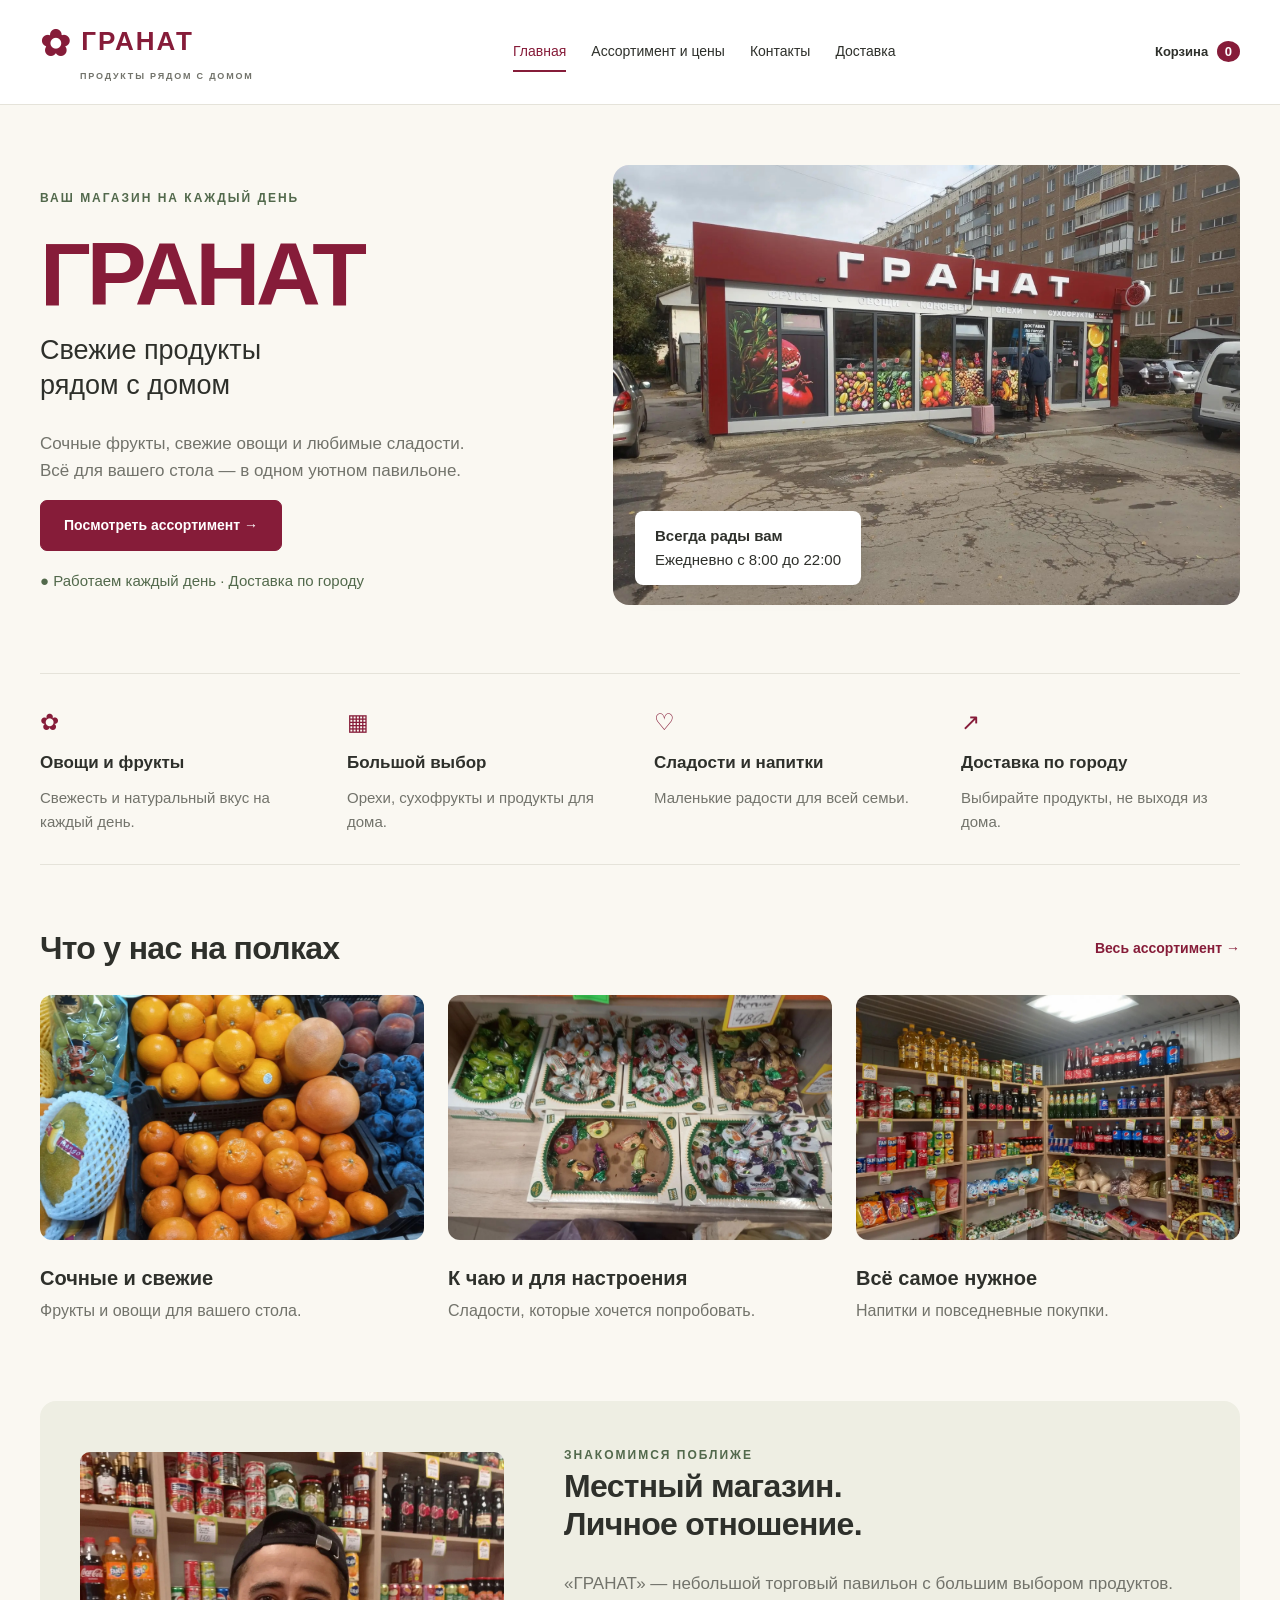
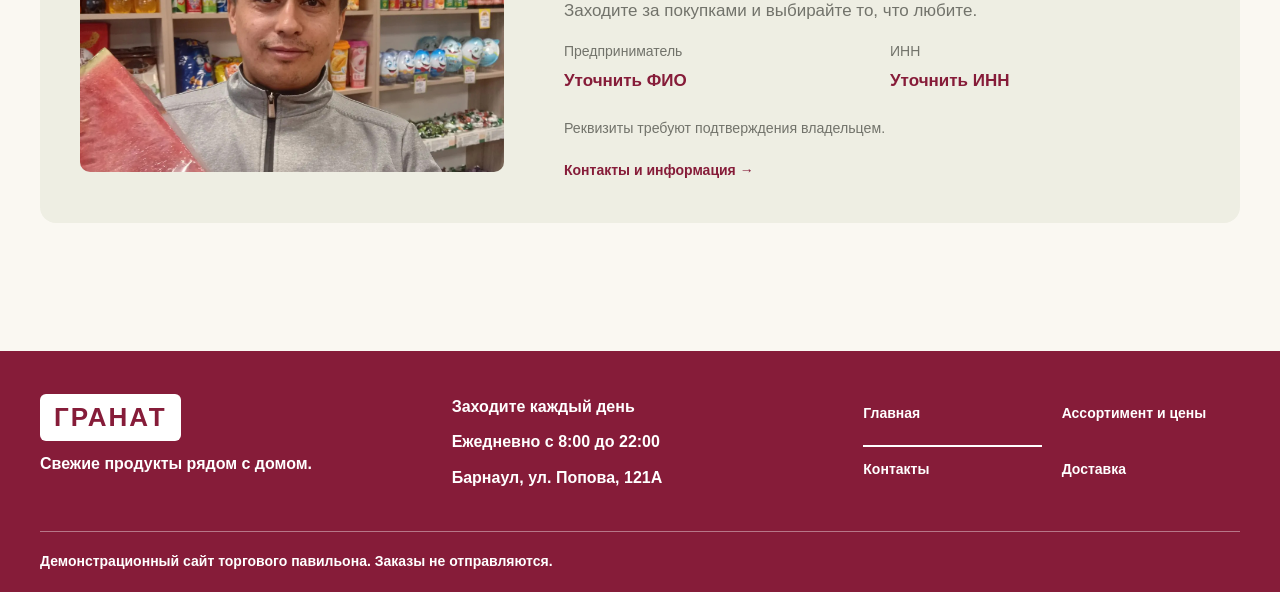
==== commit a2a88e20: "Удалить пробный восточный орнамент главной страницы" ====
--- a/index.html
+++ b/index.html
@@ -1,2 +1,2 @@
 <!doctype html>
-<html lang="ru"><head><meta charset="utf-8"><meta name="viewport" content="width=device-width, initial-scale=1"><meta name="description" content="Торговый павильон ГРАНАТ: свежие продукты, ассортимент и доставка по городу. Демонстрационный сайт."><title>ГРАНАТ — свежие продукты рядом с домом</title><link rel="icon" href="images/granat-icon.svg" type="image/svg+xml"><link rel="stylesheet" href="css/styles.css"><link rel="stylesheet" href="css/home-ornament.css"><script defer src="js/data.js"></script><script defer src="js/app.js"></script></head><body data-page="home"><a class="skip" href="#main">Перейти к содержимому</a><header></header><main id="main"><div class="wrap"><section class="hero"><div><span class="eyebrow">Ваш магазин на каждый день</span><h1>ГРАНАТ</h1><p class="subtitle">Свежие продукты<br>рядом с домом</p><p class="intro">Сочные фрукты, свежие овощи и любимые сладости. Всё для вашего стола — в одном уютном павильоне.</p><a class="button" href="assortment.html">Посмотреть ассортимент <span aria-hidden="true">&nbsp;→</span></a><p class="delivery-note">● Работаем каждый день · Доставка по городу</p></div><div class="hero-photo"><img src="images/павильон.jpg" alt="Фасад торгового павильона ГРАНАТ с бордовой вывеской"><div class="photo-note"><strong>Всегда рады вам</strong><span data-info="hours"></span></div></div></section><section class="benefits" aria-label="Преимущества магазина"><div><span aria-hidden="true">✿</span><h3>Овощи и фрукты</h3><p>Свежесть и натуральный вкус на каждый день.</p></div><div><span aria-hidden="true">▦</span><h3>Большой выбор</h3><p>Орехи, сухофрукты и продукты для дома.</p></div><div><span aria-hidden="true">♡</span><h3>Сладости и напитки</h3><p>Маленькие радости для всей семьи.</p></div><div><span aria-hidden="true">↗</span><h3>Доставка по городу</h3><p>Выбирайте продукты, не выходя из дома.</p></div></section><section class="section"><div class="section-heading"><h2>Что у нас на полках</h2><a class="text-link" href="assortment.html">Весь ассортимент →</a></div><div class="teasers"><a class="teaser" href="assortment.html"><img src="images/цитрусовые.jpg" alt="Цитрусовые и свежие фрукты в магазине" loading="lazy"><div><h3>Сочные и свежие</h3><p>Фрукты и овощи для вашего стола.</p></div></a><a class="teaser" href="assortment.html"><img src="images/конфеты.jpg" alt="Ассортимент развесных конфет" loading="lazy"><div><h3>К чаю и для настроения</h3><p>Сладости, которые хочется попробовать.</p></div></a><a class="teaser" href="assortment.html"><img src="images/полки.png" alt="Полки с напитками и другими продуктами" loading="lazy"><div><h3>Всё самое нужное</h3><p>Напитки и повседневные покупки.</p></div></a></div></section><section class="about"><img src="images/хозяин.jpg" alt="Портрет из материалов павильона ГРАНАТ" loading="lazy"><div><span class="eyebrow">Знакомимся поближе</span><h2>Местный магазин.<br>Личное отношение.</h2><p>«ГРАНАТ» — небольшой торговый павильон с большим выбором продуктов. Заходите за покупками и выбирайте то, что любите.</p><dl class="details"><div><dt>Предприниматель</dt><dd data-info="owner"></dd></div><div><dt>ИНН</dt><dd data-info="inn"></dd></div></dl><p><small>Реквизиты требуют подтверждения владельцем.</small></p><a href="contacts.html" class="text-link">Контакты и информация →</a></div></section><div class="section"></div></div></main><footer></footer></body></html>+<html lang="ru"><head><meta charset="utf-8"><meta name="viewport" content="width=device-width, initial-scale=1"><meta name="description" content="Торговый павильон ГРАНАТ: свежие продукты, ассортимент и доставка по городу. Демонстрационный сайт."><title>ГРАНАТ — свежие продукты рядом с домом</title><link rel="icon" href="images/granat-icon.svg" type="image/svg+xml"><link rel="stylesheet" href="css/styles.css"><script defer src="js/data.js"></script><script defer src="js/app.js"></script></head><body data-page="home"><a class="skip" href="#main">Перейти к содержимому</a><header></header><main id="main"><div class="wrap"><section class="hero"><div><span class="eyebrow">Ваш магазин на каждый день</span><h1>ГРАНАТ</h1><p class="subtitle">Свежие продукты<br>рядом с домом</p><p class="intro">Сочные фрукты, свежие овощи и любимые сладости. Всё для вашего стола — в одном уютном павильоне.</p><a class="button" href="assortment.html">Посмотреть ассортимент <span aria-hidden="true">&nbsp;→</span></a><p class="delivery-note">● Работаем каждый день · Доставка по городу</p></div><div class="hero-photo"><img src="images/павильон.jpg" alt="Фасад торгового павильона ГРАНАТ с бордовой вывеской"><div class="photo-note"><strong>Всегда рады вам</strong><span data-info="hours"></span></div></div></section><section class="benefits" aria-label="Преимущества магазина"><div><span aria-hidden="true">✿</span><h3>Овощи и фрукты</h3><p>Свежесть и натуральный вкус на каждый день.</p></div><div><span aria-hidden="true">▦</span><h3>Большой выбор</h3><p>Орехи, сухофрукты и продукты для дома.</p></div><div><span aria-hidden="true">♡</span><h3>Сладости и напитки</h3><p>Маленькие радости для всей семьи.</p></div><div><span aria-hidden="true">↗</span><h3>Доставка по городу</h3><p>Выбирайте продукты, не выходя из дома.</p></div></section><section class="section"><div class="section-heading"><h2>Что у нас на полках</h2><a class="text-link" href="assortment.html">Весь ассортимент →</a></div><div class="teasers"><a class="teaser" href="assortment.html"><img src="images/цитрусовые.jpg" alt="Цитрусовые и свежие фрукты в магазине" loading="lazy"><div><h3>Сочные и свежие</h3><p>Фрукты и овощи для вашего стола.</p></div></a><a class="teaser" href="assortment.html"><img src="images/конфеты.jpg" alt="Ассортимент развесных конфет" loading="lazy"><div><h3>К чаю и для настроения</h3><p>Сладости, которые хочется попробовать.</p></div></a><a class="teaser" href="assortment.html"><img src="images/полки.png" alt="Полки с напитками и другими продуктами" loading="lazy"><div><h3>Всё самое нужное</h3><p>Напитки и повседневные покупки.</p></div></a></div></section><section class="about"><img src="images/хозяин.jpg" alt="Портрет из материалов павильона ГРАНАТ" loading="lazy"><div><span class="eyebrow">Знакомимся поближе</span><h2>Местный магазин.<br>Личное отношение.</h2><p>«ГРАНАТ» — небольшой торговый павильон с большим выбором продуктов. Заходите за покупками и выбирайте то, что любите.</p><dl class="details"><div><dt>Предприниматель</dt><dd data-info="owner"></dd></div><div><dt>ИНН</dt><dd data-info="inn"></dd></div></dl><p><small>Реквизиты требуют подтверждения владельцем.</small></p><a href="contacts.html" class="text-link">Контакты и информация →</a></div></section><div class="section"></div></div></main><footer></footer></body></html>
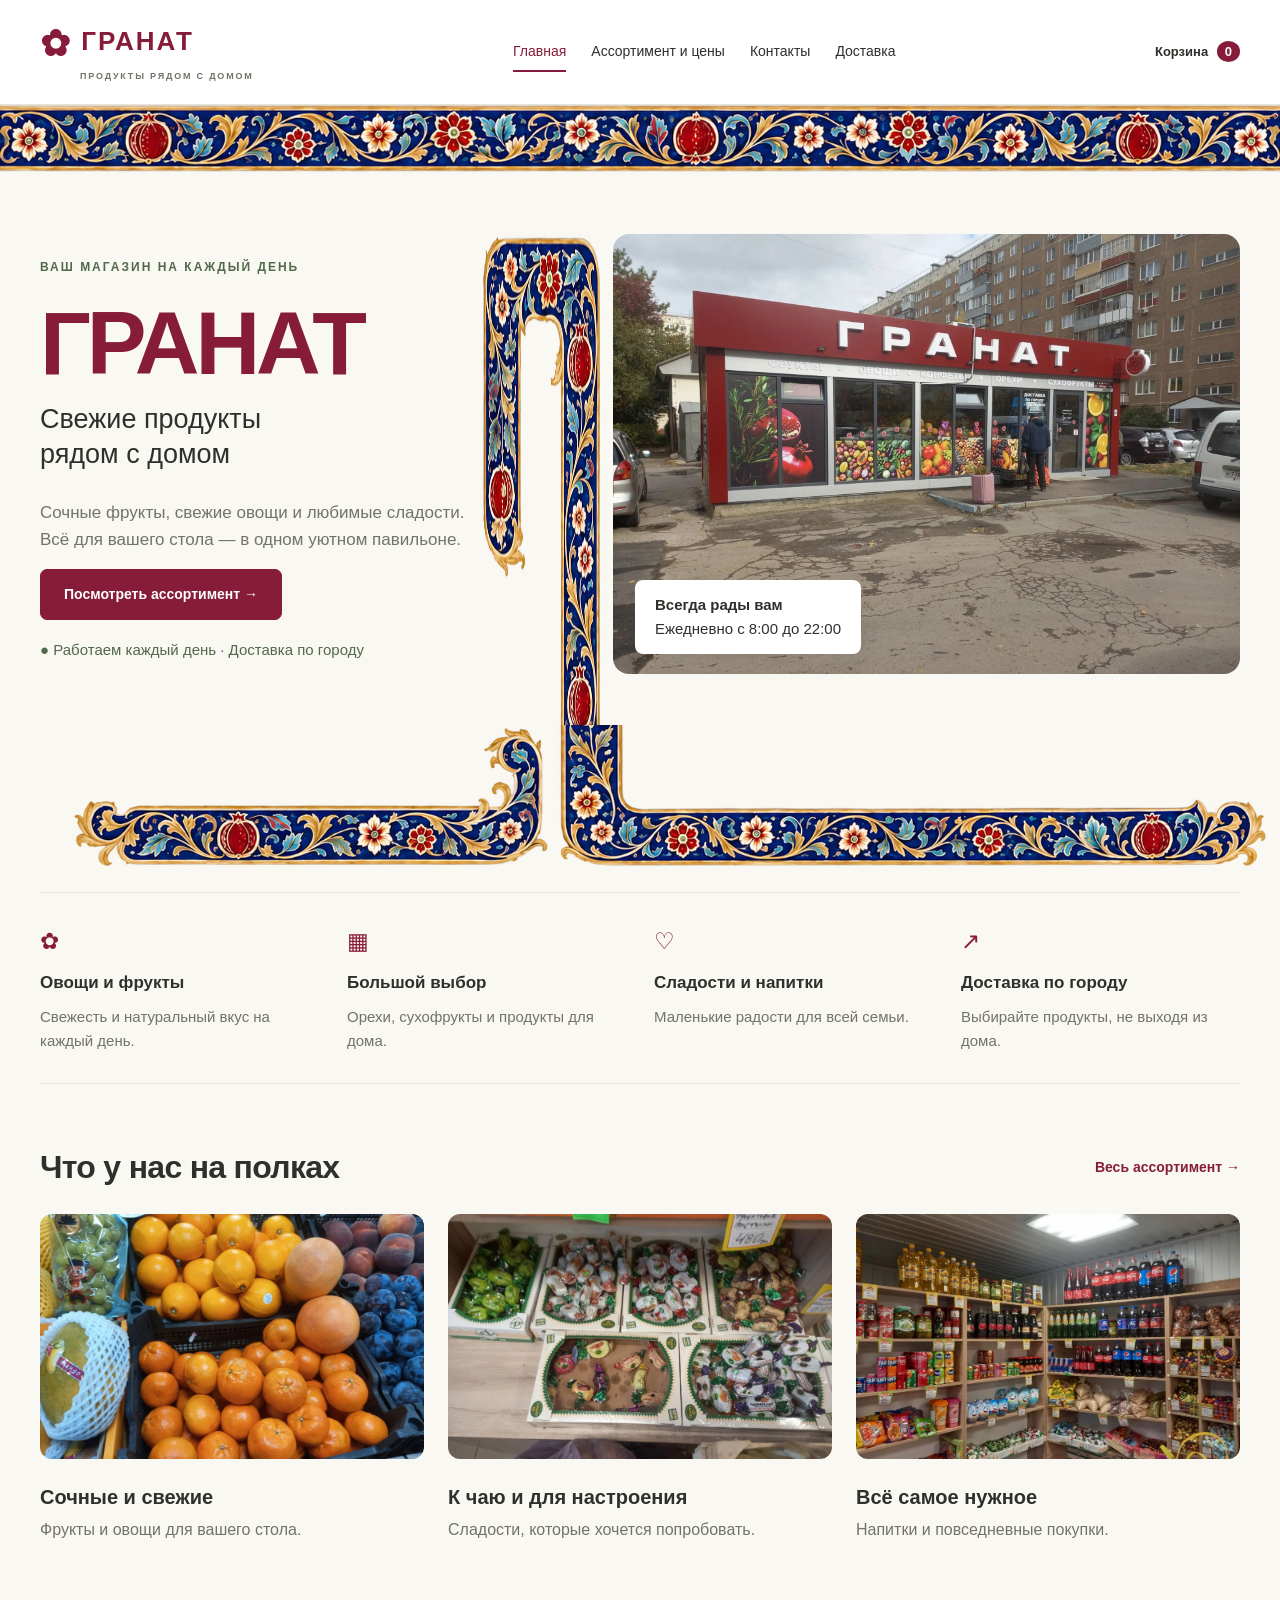
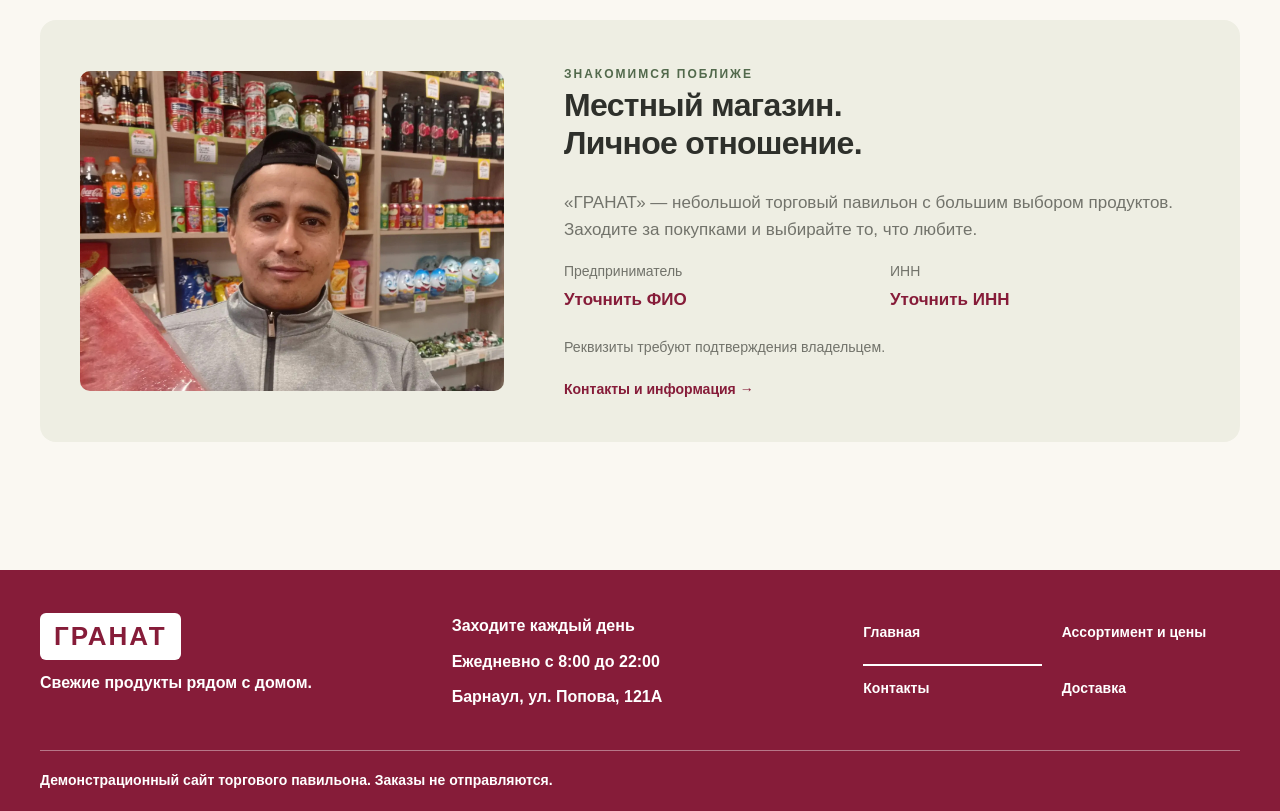
==== commit 4d3f3fb3: "Оформить главную орнаментом по предоставленному образцу" ====
--- a/index.html
+++ b/index.html
@@ -1,2 +1,2 @@
 <!doctype html>
-<html lang="ru"><head><meta charset="utf-8"><meta name="viewport" content="width=device-width, initial-scale=1"><meta name="description" content="Торговый павильон ГРАНАТ: свежие продукты, ассортимент и доставка по городу. Демонстрационный сайт."><title>ГРАНАТ — свежие продукты рядом с домом</title><link rel="icon" href="images/granat-icon.svg" type="image/svg+xml"><link rel="stylesheet" href="css/styles.css"><script defer src="js/data.js"></script><script defer src="js/app.js"></script></head><body data-page="home"><a class="skip" href="#main">Перейти к содержимому</a><header></header><main id="main"><div class="wrap"><section class="hero"><div><span class="eyebrow">Ваш магазин на каждый день</span><h1>ГРАНАТ</h1><p class="subtitle">Свежие продукты<br>рядом с домом</p><p class="intro">Сочные фрукты, свежие овощи и любимые сладости. Всё для вашего стола — в одном уютном павильоне.</p><a class="button" href="assortment.html">Посмотреть ассортимент <span aria-hidden="true">&nbsp;→</span></a><p class="delivery-note">● Работаем каждый день · Доставка по городу</p></div><div class="hero-photo"><img src="images/павильон.jpg" alt="Фасад торгового павильона ГРАНАТ с бордовой вывеской"><div class="photo-note"><strong>Всегда рады вам</strong><span data-info="hours"></span></div></div></section><section class="benefits" aria-label="Преимущества магазина"><div><span aria-hidden="true">✿</span><h3>Овощи и фрукты</h3><p>Свежесть и натуральный вкус на каждый день.</p></div><div><span aria-hidden="true">▦</span><h3>Большой выбор</h3><p>Орехи, сухофрукты и продукты для дома.</p></div><div><span aria-hidden="true">♡</span><h3>Сладости и напитки</h3><p>Маленькие радости для всей семьи.</p></div><div><span aria-hidden="true">↗</span><h3>Доставка по городу</h3><p>Выбирайте продукты, не выходя из дома.</p></div></section><section class="section"><div class="section-heading"><h2>Что у нас на полках</h2><a class="text-link" href="assortment.html">Весь ассортимент →</a></div><div class="teasers"><a class="teaser" href="assortment.html"><img src="images/цитрусовые.jpg" alt="Цитрусовые и свежие фрукты в магазине" loading="lazy"><div><h3>Сочные и свежие</h3><p>Фрукты и овощи для вашего стола.</p></div></a><a class="teaser" href="assortment.html"><img src="images/конфеты.jpg" alt="Ассортимент развесных конфет" loading="lazy"><div><h3>К чаю и для настроения</h3><p>Сладости, которые хочется попробовать.</p></div></a><a class="teaser" href="assortment.html"><img src="images/полки.png" alt="Полки с напитками и другими продуктами" loading="lazy"><div><h3>Всё самое нужное</h3><p>Напитки и повседневные покупки.</p></div></a></div></section><section class="about"><img src="images/хозяин.jpg" alt="Портрет из материалов павильона ГРАНАТ" loading="lazy"><div><span class="eyebrow">Знакомимся поближе</span><h2>Местный магазин.<br>Личное отношение.</h2><p>«ГРАНАТ» — небольшой торговый павильон с большим выбором продуктов. Заходите за покупками и выбирайте то, что любите.</p><dl class="details"><div><dt>Предприниматель</dt><dd data-info="owner"></dd></div><div><dt>ИНН</dt><dd data-info="inn"></dd></div></dl><p><small>Реквизиты требуют подтверждения владельцем.</small></p><a href="contacts.html" class="text-link">Контакты и информация →</a></div></section><div class="section"></div></div></main><footer></footer></body></html>+<html lang="ru"><head><meta charset="utf-8"><meta name="viewport" content="width=device-width, initial-scale=1"><meta name="description" content="Торговый павильон ГРАНАТ: свежие продукты, ассортимент и доставка по городу. Демонстрационный сайт."><title>ГРАНАТ — свежие продукты рядом с домом</title><link rel="icon" href="images/granat-icon.svg" type="image/svg+xml"><link rel="stylesheet" href="css/styles.css"><link rel="stylesheet" href="css/home-ornament.css"><script defer src="js/data.js"></script><script defer src="js/app.js"></script></head><body data-page="home"><a class="skip" href="#main">Перейти к содержимому</a><header></header><main id="main"><div class="wrap"><section class="hero"><div><span class="eyebrow">Ваш магазин на каждый день</span><h1>ГРАНАТ</h1><p class="subtitle">Свежие продукты<br>рядом с домом</p><p class="intro">Сочные фрукты, свежие овощи и любимые сладости. Всё для вашего стола — в одном уютном павильоне.</p><a class="button" href="assortment.html">Посмотреть ассортимент <span aria-hidden="true">&nbsp;→</span></a><p class="delivery-note">● Работаем каждый день · Доставка по городу</p></div><div class="hero-photo"><img src="images/павильон.jpg" alt="Фасад торгового павильона ГРАНАТ с бордовой вывеской"><div class="photo-note"><strong>Всегда рады вам</strong><span data-info="hours"></span></div></div></section><section class="benefits" aria-label="Преимущества магазина"><div><span aria-hidden="true">✿</span><h3>Овощи и фрукты</h3><p>Свежесть и натуральный вкус на каждый день.</p></div><div><span aria-hidden="true">▦</span><h3>Большой выбор</h3><p>Орехи, сухофрукты и продукты для дома.</p></div><div><span aria-hidden="true">♡</span><h3>Сладости и напитки</h3><p>Маленькие радости для всей семьи.</p></div><div><span aria-hidden="true">↗</span><h3>Доставка по городу</h3><p>Выбирайте продукты, не выходя из дома.</p></div></section><section class="section"><div class="section-heading"><h2>Что у нас на полках</h2><a class="text-link" href="assortment.html">Весь ассортимент →</a></div><div class="teasers"><a class="teaser" href="assortment.html"><img src="images/цитрусовые.jpg" alt="Цитрусовые и свежие фрукты в магазине" loading="lazy"><div><h3>Сочные и свежие</h3><p>Фрукты и овощи для вашего стола.</p></div></a><a class="teaser" href="assortment.html"><img src="images/конфеты.jpg" alt="Ассортимент развесных конфет" loading="lazy"><div><h3>К чаю и для настроения</h3><p>Сладости, которые хочется попробовать.</p></div></a><a class="teaser" href="assortment.html"><img src="images/полки.png" alt="Полки с напитками и другими продуктами" loading="lazy"><div><h3>Всё самое нужное</h3><p>Напитки и повседневные покупки.</p></div></a></div></section><section class="about"><img src="images/хозяин.jpg" alt="Портрет из материалов павильона ГРАНАТ" loading="lazy"><div><span class="eyebrow">Знакомимся поближе</span><h2>Местный магазин.<br>Личное отношение.</h2><p>«ГРАНАТ» — небольшой торговый павильон с большим выбором продуктов. Заходите за покупками и выбирайте то, что любите.</p><dl class="details"><div><dt>Предприниматель</dt><dd data-info="owner"></dd></div><div><dt>ИНН</dt><dd data-info="inn"></dd></div></dl><p><small>Реквизиты требуют подтверждения владельцем.</small></p><a href="contacts.html" class="text-link">Контакты и информация →</a></div></section><div class="section"></div></div></main><footer></footer></body></html>
--- a/css/home-ornament.css
+++ b/css/home-ornament.css
@@ -0,0 +1,33 @@
+/* Ornament extracted from the supplied reference; home page only. */
+body[data-page="home"] main{--ornament-width:min(1200px,calc(100vw - 64px))}
+body[data-page="home"] main::before{
+ content:"";display:block;width:100%;height:calc(100vw * .054);
+ background:url("../images/granat-reference-ornament.png") center calc(100vw * -.0824)/100% auto no-repeat;
+ pointer-events:none;
+}
+body[data-page="home"] .hero{position:relative;margin-bottom:150px}
+body[data-page="home"] .hero::after{
+ content:"";position:absolute;left:0;right:0;bottom:-130px;
+ height:calc(var(--ornament-width) * .122);
+ background:url("../images/granat-reference-ornament.png") center calc(var(--ornament-width) * -.425)/100% auto no-repeat;
+ pointer-events:none;
+}
+@media(min-width:1280px){
+ body[data-page="home"] .hero::after{left:30px;right:-30px}
+ body[data-page="home"] .hero::before{
+  content:"";position:absolute;left:440px;top:60px;
+  width:122px;height:500px;
+  background:url("../images/granat-reference-ornament.png") -227px -260px/753px 1000px no-repeat;
+  pointer-events:none;
+ }
+}
+@media(max-width:1279px){
+ body[data-page="home"] .hero{margin-bottom:90px}
+ body[data-page="home"] .hero::after{height:calc(var(--ornament-width) * .054);bottom:-60px;background-position:center calc(var(--ornament-width) * -.0824)}
+}
+@media(max-width:700px){
+ body[data-page="home"] main{--ornament-width:calc(100vw - 32px)}
+ body[data-page="home"] main::before{height:42px;background-size:780px auto;background-position:center -64px}
+ body[data-page="home"] .hero{margin-bottom:60px}
+ body[data-page="home"] .hero::after{height:42px;bottom:-35px;background-size:780px auto;background-position:center -64px}
+}
